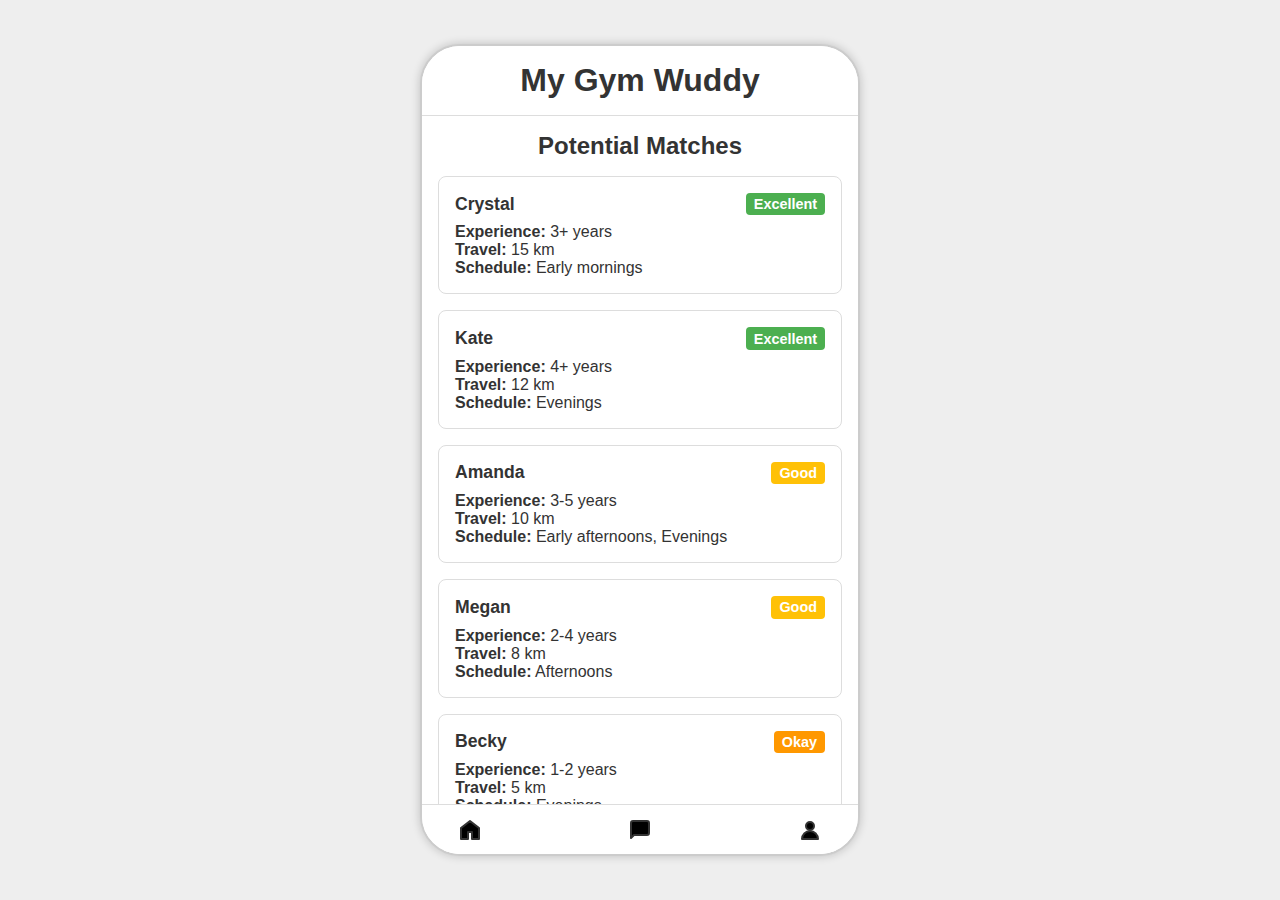
==== index.html @ a39a4a3b "added profile and questions features" ====
<!DOCTYPE html>
<html lang="en">
<head>
  <meta charset="UTF-8" />
  <title>My Gym Wuddy Web App</title>
  <link rel="stylesheet" href="index.css" />
  <link rel="stylesheet" href="matches.css" />

</head>
<body>
  <div class="phone-frame">
    <header class="app-header">
      <h1>My Gym Wuddy</h1>
    </header>

    <main id="appContent">
      <!-- Matches List Screen -->
      <section class="screen" id="matchListScreen">
        <h2>Potential Matches</h2>

        <!-- CRYSTAL -->
        <article class="match-card" data-match="crystal">
          <div class="match-card-header">
            <h3>Crystal</h3>
            <p class="match-level excellent">Excellent</p>
          </div>
          <p><strong>Experience:</strong> 3+ years</p>
          <p><strong>Travel:</strong> 15 km</p>
          <p><strong>Schedule:</strong> Early mornings</p>
        </article>

        <!-- KATE -->
        <article class="match-card" data-match="kate">
          <div class="match-card-header">
            <h3>Kate</h3>
            <p class="match-level excellent">Excellent</p>
          </div>
          <p><strong>Experience:</strong> 4+ years</p>
          <p><strong>Travel:</strong> 12 km</p>
          <p><strong>Schedule:</strong> Evenings</p>
        </article>

        <!-- AMANDA -->
        <article class="match-card" data-match="amanda">
          <div class="match-card-header">
            <h3>Amanda</h3>
            <p class="match-level good">Good</p>
          </div>
          <p><strong>Experience:</strong> 3-5 years</p>
          <p><strong>Travel:</strong> 10 km</p>
          <p><strong>Schedule:</strong> Early afternoons, Evenings</p>
        </article>

        <!-- MEGAN -->
        <article class="match-card" data-match="megan">
          <div class="match-card-header">
            <h3>Megan</h3>
            <p class="match-level good">Good</p>
          </div>
          <p><strong>Experience:</strong> 2-4 years</p>
          <p><strong>Travel:</strong> 8 km</p>
          <p><strong>Schedule:</strong> Afternoons</p>
        </article>

        <!-- BECKY -->
        <article class="match-card" data-match="becky">
          <div class="match-card-header">
            <h3>Becky</h3>
            <p class="match-level okay">Okay</p>
          </div>
          <p><strong>Experience:</strong> 1-2 years</p>
          <p><strong>Travel:</strong> 5 km</p>
          <p><strong>Schedule:</strong> Evenings</p>
        </article>

        <!-- SARAH -->
        <article class="match-card" data-match="sarah">
          <div class="match-card-header">
            <h3>Sarah</h3>
            <p class="match-level fair">Fair</p>
          </div>
          <p><strong>Experience:</strong> 0-1 year</p>
          <p><strong>Travel:</strong> 3 km</p>
          <p><strong>Schedule:</strong> Weekends only</p>
        </article>
      </section>

      <!-- Detail Screen (hidden by default) -->
      <section class="screen hidden" id="detailScreen">
        <button class="back-button" id="backButton">Back to Matches</button>
        <div class="detail-box">
          <div class="detail-header">
            <h2 id="detailName"></h2>
            <div class="gauge-container" id="detailGaugeContainer">
              <div class="gauge" id="detailGauge"></div>
            </div>
          </div>

          <div class="detail-info">
            <p id="detailExperience"></p>
            <p id="detailTravel"></p>
          </div>

          <div class="schedule">
            <p><strong>Schedule:</strong></p>
            <div class="schedule-row">
              <div class="days-of-week" id="detailDays"></div>
              <div class="times-list" id="detailTimes"></div>
            </div>
          </div>

          <div class="detail-rows">
            <div class="detail-row">
              <div class="detail-col">
                <p><strong>Environment:</strong></p>
                <ul id="detailEnvironment"></ul>
              </div>
              <div class="detail-col">
                <p><strong>Targeted Areas:</strong></p>
                <ul id="detailTargeted"></ul>
              </div>
            </div>
            <div class="detail-row">
              <div class="detail-col">
                <p><strong>Exercises:</strong></p>
                <ul id="detailExercises"></ul>
              </div>
              <div class="detail-col">
                <p><strong>Fitness Goals:</strong></p>
                <ul id="detailGoals"></ul>
              </div>
            </div>
          </div>
        </div>

        <div class="detail-actions">
          <button class="save-match-btn" id="saveMatchBtn">Save Match</button>
          <button class="friend-request-btn" id="friendRequestBtn">Friend Request</button>
        </div>
      </section>
    </main>

    <!-- Navigation Bar -->
    <nav class="nav-bar">
      <a href="index.html" class="nav-icon" id="navHome">
        <!-- Home Icon -->
        <svg width="24" height="24" viewBox="0 0 24 24">
          <path d="M3 10L12 3L21 10V21H14V14H10V21H3V10Z" stroke="#333" stroke-width="2" stroke-linecap="round" stroke-linejoin="round"/>
        </svg>
      </a>
      <a href="#" class="nav-icon" id="navChat">
        <a href="error.html" class="nav-icon" id="navChat">
        <!-- Chat Icon -->
        <svg width="24" height="24" viewBox="0 0 24 24">
          <path d="M21 15C21 16.1046 20.1046 17 19 17H6L3 20V5C3 3.89543 3.89543 3 5 3H19C20.1046 3 21 3.89543 21 5V15Z" stroke="#333" stroke-width="2" stroke-linecap="round" stroke-linejoin="round"/>
        </svg>
      </a>
      <a href="#" class="nav-icon" id="navProfile">
        <a href="profile.html" class="nav-icon" id="navProfile">
          <!-- Profile Icon -->
          <svg width="24" height="24" viewBox="0 0 24 24">
            <circle cx="12" cy="8" r="4" stroke="#333" stroke-width="2" stroke-linecap="round" stroke-linejoin="round"/>
            <path d="M4 21C4 16.5817 7.58172 13 12 13C16.4183 13 20 16.5817 20 21H4Z" stroke="#333" stroke-width="2" stroke-linecap="round" stroke-linejoin="round"/>
          </svg>
        </a>
        </svg>
      </a>
      
    </nav>
  </div>

  <script src="index.js"></script>
</body>
</html>
---- index.css ----
/* Reset */
* {
  margin: 0;
  padding: 0;
  box-sizing: border-box;
}
body {
  font-family: Arial, sans-serif;
  background: #eee;
  color: #333;
  display: flex;
  align-items: center;
  justify-content: center;
  height: 100vh;
}
/* Phone Frame (wider now at 440px for better content fit) */
.phone-frame {
  position: relative;
  width: 440px;
  height: 812px;
  background: #fff;
  border: 2px solid #ccc;
  border-radius: 40px;
  overflow: hidden;
  margin: 2rem auto;
  box-shadow: 0 0 10px rgba(0,0,0,0.2);
}

/* App header */
.app-header {
  background: #fff;
  padding: 1rem;
  border-bottom: 1px solid #ddd;
  text-align: center;
}

/* Main content */
main {
  height: calc(100% - 70px);
  overflow-y: auto;
  padding: 1rem;
  padding-bottom: 70px; /* Space for nav bar */
  /* display: flex; */
      align-items: center;
      justify-content: center;
}

/* Screens */
.screen {
  width: 100%;
  min-height: 100%;
}
.hidden {
  display: none;
}

/* Action Buttons: aligned at bottom */
.detail-actions {
  display: flex;
  justify-content: space-between;
  margin-top: 3rem;
}
.detail-actions button {
  padding: 0.6rem 1.2rem;
  border: none;
  background: #0066cc;
  color: #fff;
  border-radius: 4px;
  cursor: pointer;
  transition: background-color 0.3s;
}
.detail-actions button:hover {
  background: #005bb5;
}

/* Navigation Bar: pinned at bottom inside phone frame */
.nav-bar {
  position: absolute;
  bottom: 0;
  left: 0;
  width: 100%;
  height: 50px;
  background: #fff;
  border-top: 1px solid #ddd;
  display: flex;
  justify-content: space-around;
  align-items: center;
  z-index: 100;
}
.nav-icon {
  text-decoration: none;
  padding: 0.4rem;
  border-radius: 50%;
  transition: background 0.3s;
}
.nav-icon.active {
  background: #ccc;
}
.nav-icon svg {
  display: block;
  width: 24px;
  height: 24px;
  stroke: #333;
  stroke-width: 1.8;
}
---- matches.css ----
/* Matches List Screen */
#matchListScreen h2 {
    text-align: center;
    margin-bottom: 1rem;
  }
  

  /* Add these styles to your questionnaire.css */
.screen h2 {
    text-align: center;
    margin-bottom: 1rem;
  }

  .match-card {
    background: #fff;
    border: 1px solid #ddd;
    border-radius: 8px;
    padding: 1rem;
    margin-bottom: 1rem;
    cursor: pointer;
    transition: background-color 0.3s, transform 0.3s;
  }
  .match-card:hover {
    background-color: #f5f5f5;
    transform: scale(1.02);
  }
  .match-card.active {
    background-color: #e0f7fa;
    border-color: #00acc1;
  }
  .match-card-header {
    display: flex;
    justify-content: space-between;
    align-items: center;
    margin-bottom: 0.5rem;
  }
  .match-card h3 {
    font-size: 1.1rem;
  }
  .match-level {
    padding: 0.2rem 0.5rem;
    border-radius: 4px;
    font-size: 0.9rem;
    color: #fff;
    font-weight: bold;
  }
  .match-level.excellent { background: #4caf50; }
  .match-level.good { background: #ffc107; }
  .match-level.okay { background: #ff9800; }
  .match-level.fair { background: #f44336; }
  
  /* Back Button */
  .back-button {
    background: #0066cc;
    color: #fff;
    border: none;
    padding: 0.5rem 1rem;
    border-radius: 20px;
    font-size: 0.9rem;
    margin-bottom: 1rem;
    cursor: pointer;
  }
  
  .back-button:hover {
    background: #005bb5;
  }
  
  /* Detail Box */
  .detail-box {
    background: #fff;
    border: 1px solid #ddd;
    border-radius: 12px;
    padding: 1rem;
    margin-top: 2rem;
    box-shadow: 0 2px 6px rgba(0,0,0,0.15);
  }
  
  /* Detail Header (Name + Gauge) */
  .detail-header {
    display: flex;
    align-items: center;
    justify-content: space-between;
    gap: 1rem;
    margin-bottom: 1rem;
  }
  .detail-header h2 {
    font-size: 1.4rem;
  }
  
  /* Gauge Container */
  .gauge-container {
    width: 120px;
    height: 60px;
    position: relative;
  }
  .gauge {
    width: 100%;
    height: 100%;
    background: no-repeat center/contain;
  }
  .gauge.excellent { background-image: url("images/excellent.png"); }
  .gauge.good { background-image: url("images/good.png"); }
  .gauge.okay { background-image: url("images/okay.png"); }
  .gauge.fair { background-image: url("images/fair.png"); }
  
  /* Detail Info */
  .detail-info p {
    margin-bottom: 0.5rem;
  }
  
  /* Schedule */
  .schedule p {
    margin-bottom: 0.5rem;
  }
  .schedule-row {
    display: flex;
    align-items: center;
    justify-content: space-between;
    gap: 1rem;
  }
  .days-of-week {
    display: flex;
    gap: 0.5rem;
  }
  .day {
    display: inline-flex;
    justify-content: center;
    align-items: center;
    width: 30px;
    height: 30px;
    border-radius: 50%;
    border: 1px solid #ccc;
    font-weight: bold;
  }
  .day.active {
    background: #0066cc;
    color: #fff;
    border-color: #0066cc;
  }
  .times-list {
    display: flex;
    flex-direction: column;
    gap: 0.5rem;
  }
  .time-block {
    background: #d0eaff;
    color: #333;
    padding: 0.3rem 0.6rem;
    border-radius: 4px;
    font-weight: bold;
    white-space: nowrap;
  }
  
  /* Detail Rows: bullet lists for environment, targeted, exercises, and goals */
  .detail-rows {
    display: flex;
    flex-direction: column;
    gap: 2rem;
    margin-top: 1rem;
  }
  .detail-row {
    display: flex;
    gap: 2rem;
  }
  .detail-col {
    flex: 1;
  }
  .detail-col ul {
    margin-left: 1.2rem;
    margin-bottom: 1rem;
    text-transform: capitalize
  }
  
    /* Profile Picture Enhancements */
    .profile-picture {
        width: 60px;
        height: 60px;
        border-radius: 50%;
        background: #f8f9fa;
        display: flex;
        align-items: center;
        justify-content: center;
        border: 2px solid #0066cc;
        cursor: pointer;
        transition: all 0.2s ease;
      }
      
      .profile-picture .placeholder {
        color: #666;
        font-size: 0.8rem;
        font-weight: 500;
        text-align: center;
        line-height: 1.1;
        padding: 0 3px;
      }
      
      .profile-picture:hover {
        background: #e3f2fd;
        transform: scale(1.03);
      }
      


      .detail-actions {
        margin-top: 1.5rem;
        display: flex;
        justify-content: center;
        width: 100%;
      }
      
      .detail-actions a {
        display: inline-flex;
        padding: 0.8rem 2rem;
        background: #0066cc;
        color: white;
        border-radius: 20px;
        text-decoration: none;
        font-size: 0.95rem;
        transition: background 0.3s ease;
        /* Remove justify-content: center */
      }
      
      .detail-actions a:hover {
        background: #005bb5;
      }
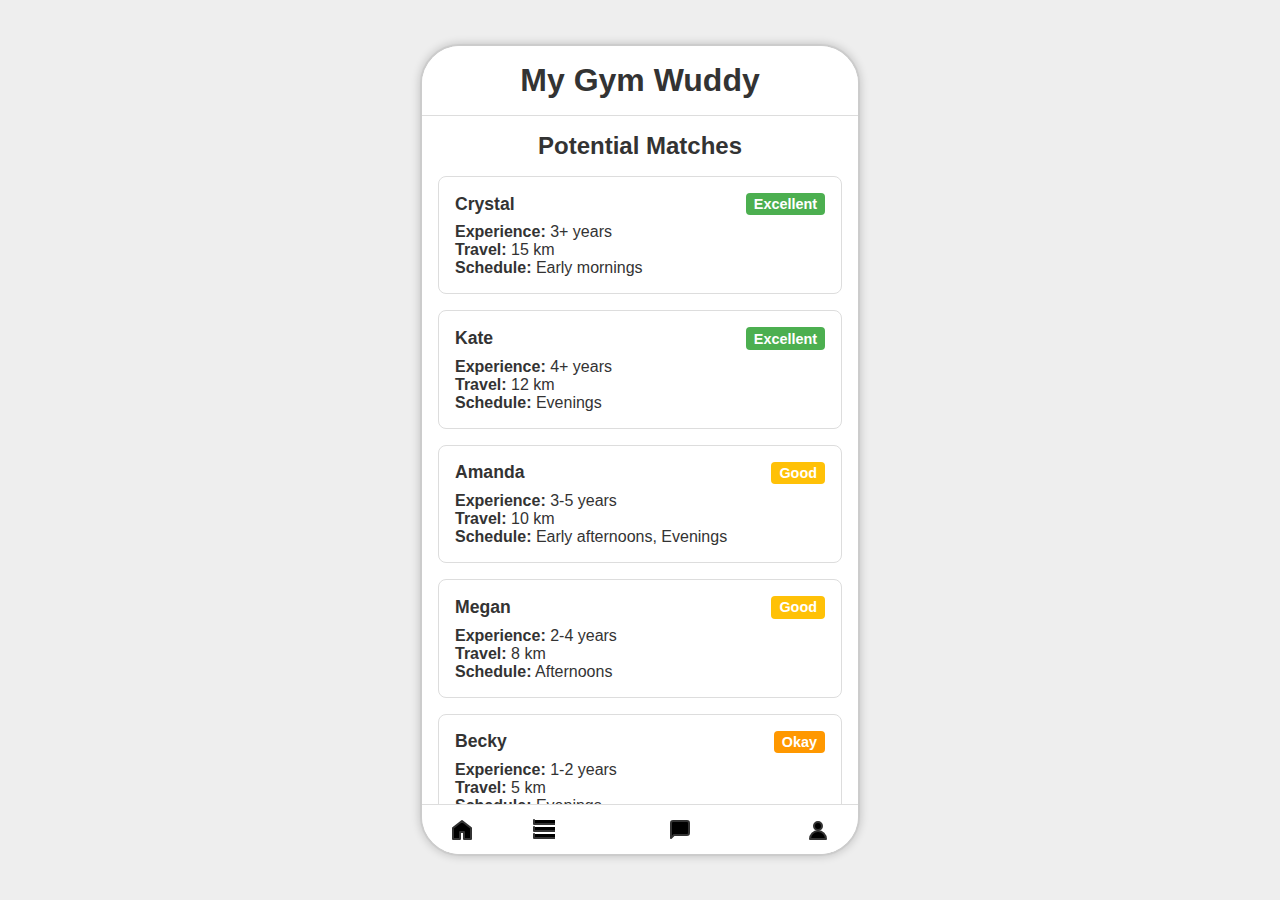
==== commit a46e4e23: "Added home page and updated nav bar" ====
--- a/index.html
+++ b/index.html
@@ -142,10 +142,16 @@
 
     <!-- Navigation Bar -->
     <nav class="nav-bar">
-      <a href="index.html" class="nav-icon" id="navHome">
+      <a href="home.html" class="nav-icon" id="navHome">
         <!-- Home Icon -->
         <svg width="24" height="24" viewBox="0 0 24 24">
           <path d="M3 10L12 3L21 10V21H14V14H10V21H3V10Z" stroke="#333" stroke-width="2" stroke-linecap="round" stroke-linejoin="round"/>
+        </svg>
+      </a>
+      <a href="index.html" class="nav-icon" id="navMatches">
+        <!-- Matches Icon -->
+        <svg width="24" height="24" viewBox="0 0 24 24">
+          <path d="M 3 2 V 6 L 37 6 V 2 M 3 9 V 13 L 37 13 V 9 M 3 16 V 20 L 37 20 V 16" stroke="#333" stroke-width="2" stroke-linecap="round" stroke-linejoin="round"/>
         </svg>
       </a>
       <a href="#" class="nav-icon" id="navChat">
--- a/index.css
+++ b/index.css
@@ -54,12 +54,13 @@
   display: none;
 }
 
-/* Action Buttons: aligned at bottom */
 .detail-actions {
   display: flex;
   justify-content: space-between;
   margin-top: 3rem;
+  padding: 0 2rem; /* Adds extra space on left and right */
 }
+
 .detail-actions button {
   padding: 0.6rem 1.2rem;
   border: none;
@@ -68,7 +69,10 @@
   border-radius: 4px;
   cursor: pointer;
   transition: background-color 0.3s;
+  /* Adding horizontal margin to further separate them */
+  margin: 0 1rem;
 }
+
 .detail-actions button:hover {
   background: #005bb5;
 }
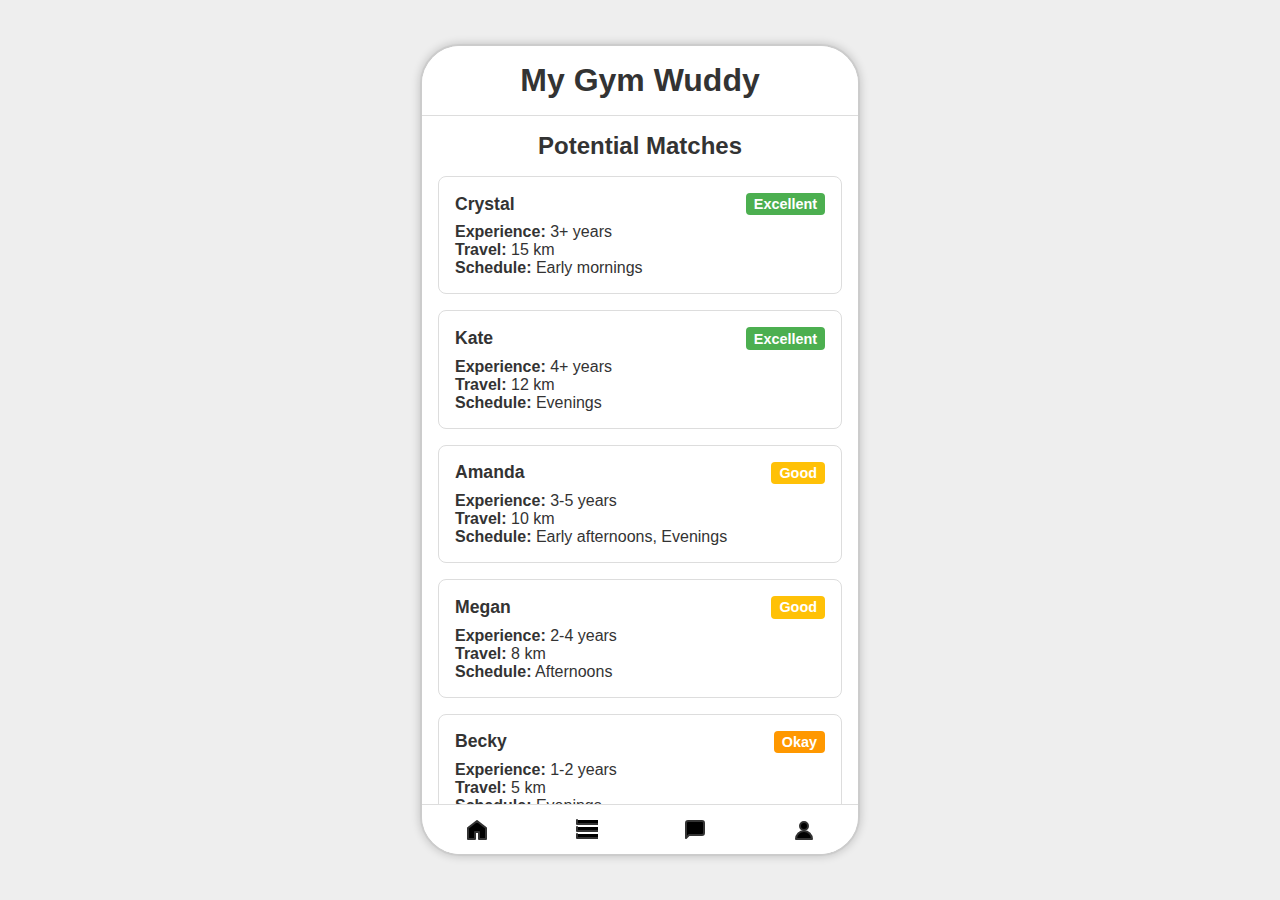
==== commit ee40778d: "Resolved nav bar inconsistency" ====
--- a/index.html
+++ b/index.html
@@ -143,36 +143,35 @@
     <!-- Navigation Bar -->
     <nav class="nav-bar">
       <a href="home.html" class="nav-icon" id="navHome">
-        <!-- Home Icon -->
-        <svg width="24" height="24" viewBox="0 0 24 24">
-          <path d="M3 10L12 3L21 10V21H14V14H10V21H3V10Z" stroke="#333" stroke-width="2" stroke-linecap="round" stroke-linejoin="round"/>
-        </svg>
+          <!-- Home Icon -->
+          <svg width="24" height="24" viewBox="0 0 24 24">
+            <path d="M3 10L12 3L21 10V21H14V14H10V21H3V10Z" stroke="#333" stroke-width="2" stroke-linecap="round" stroke-linejoin="round"/>
+          </svg>
+        </a>
+        <a href="index.html" class="nav-icon" id="navMatches">
+          <!-- Matches Icon -->
+          <svg width="24" height="24" viewBox="0 0 24 24">
+            <path d="M 3 2 V 6 L 37 6 V 2 M 3 9 V 13 L 37 13 V 9 M 3 16 V 20 L 37 20 V 16" stroke="#333" stroke-width="2" stroke-linecap="round" stroke-linejoin="round"/>
+          </svg>
+        </a>
+      <a href="error.html" class="nav-icon" id="navChat">
+          <!-- Chat Icon -->
+          <svg width="24" height="24" viewBox="0 0 24 24">
+              <path
+                  d="M21 15C21 16.1046 20.1046 17 19 17H6L3 20V5C3 3.89543 3.89543 3 5 3H19C20.1046 3 21 3.89543 21 5V15Z"
+                  stroke="#333" stroke-width="2" stroke-linecap="round" stroke-linejoin="round" />
+          </svg>
       </a>
-      <a href="index.html" class="nav-icon" id="navMatches">
-        <!-- Matches Icon -->
-        <svg width="24" height="24" viewBox="0 0 24 24">
-          <path d="M 3 2 V 6 L 37 6 V 2 M 3 9 V 13 L 37 13 V 9 M 3 16 V 20 L 37 20 V 16" stroke="#333" stroke-width="2" stroke-linecap="round" stroke-linejoin="round"/>
-        </svg>
-      </a>
-      <a href="#" class="nav-icon" id="navChat">
-        <a href="error.html" class="nav-icon" id="navChat">
-        <!-- Chat Icon -->
-        <svg width="24" height="24" viewBox="0 0 24 24">
-          <path d="M21 15C21 16.1046 20.1046 17 19 17H6L3 20V5C3 3.89543 3.89543 3 5 3H19C20.1046 3 21 3.89543 21 5V15Z" stroke="#333" stroke-width="2" stroke-linecap="round" stroke-linejoin="round"/>
-        </svg>
-      </a>
-      <a href="#" class="nav-icon" id="navProfile">
-        <a href="profile.html" class="nav-icon" id="navProfile">
+      <a href="profile.html" class="nav-icon" id="navProfile">
           <!-- Profile Icon -->
           <svg width="24" height="24" viewBox="0 0 24 24">
-            <circle cx="12" cy="8" r="4" stroke="#333" stroke-width="2" stroke-linecap="round" stroke-linejoin="round"/>
-            <path d="M4 21C4 16.5817 7.58172 13 12 13C16.4183 13 20 16.5817 20 21H4Z" stroke="#333" stroke-width="2" stroke-linecap="round" stroke-linejoin="round"/>
+              <circle cx="12" cy="8" r="4" stroke="#333" stroke-width="2" stroke-linecap="round"
+                  stroke-linejoin="round" />
+              <path d="M4 21C4 16.5817 7.58172 13 12 13C16.4183 13 20 16.5817 20 21H4Z" stroke="#333"
+                  stroke-width="2" stroke-linecap="round" stroke-linejoin="round" />
           </svg>
-        </a>
-        </svg>
       </a>
-      
-    </nav>
+  </nav>
   </div>
 
   <script src="index.js"></script>
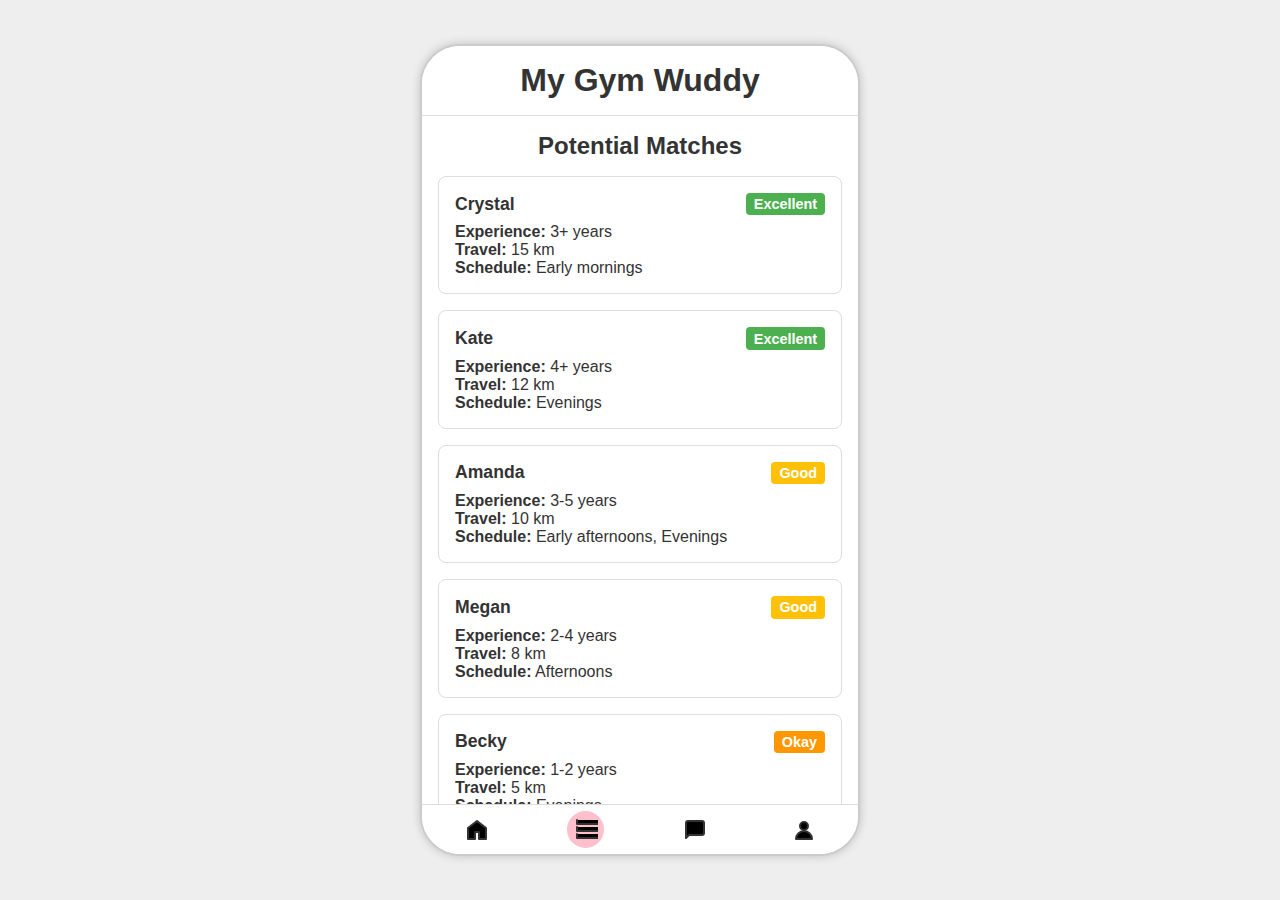
==== commit e8edc603: "Added colour for current page in nav bar" ====
--- a/index.html
+++ b/index.html
@@ -148,7 +148,7 @@
             <path d="M3 10L12 3L21 10V21H14V14H10V21H3V10Z" stroke="#333" stroke-width="2" stroke-linecap="round" stroke-linejoin="round"/>
           </svg>
         </a>
-        <a href="index.html" class="nav-icon" id="navMatches">
+        <a href="index.html" class="nav-icon current-page" id="navMatches">
           <!-- Matches Icon -->
           <svg width="24" height="24" viewBox="0 0 24 24">
             <path d="M 3 2 V 6 L 37 6 V 2 M 3 9 V 13 L 37 13 V 9 M 3 16 V 20 L 37 20 V 16" stroke="#333" stroke-width="2" stroke-linecap="round" stroke-linejoin="round"/>
--- a/index.css
+++ b/index.css
@@ -97,7 +97,7 @@
   border-radius: 50%;
   transition: background 0.3s;
 }
-.nav-icon.active {
+.nav-icon:hover {
   background: #ccc;
 }
 .nav-icon svg {
@@ -108,3 +108,6 @@
   stroke-width: 1.8;
 }
 
+.current-page{
+  background: pink;
+}
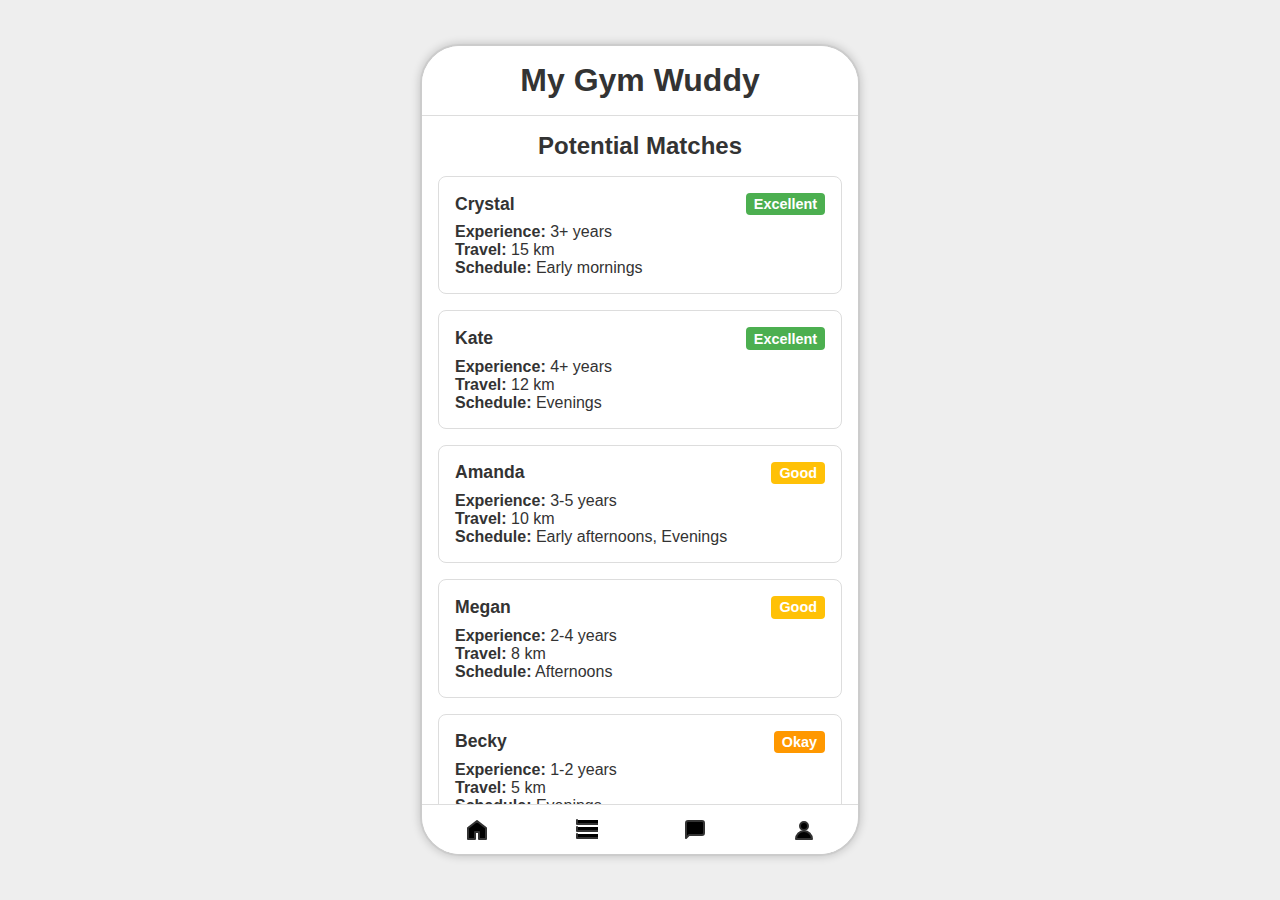
==== commit d9bf3d4c: "Updated with Halah's changes" ====
--- a/index.html
+++ b/index.html
@@ -141,6 +141,7 @@
     </main>
 
     <!-- Navigation Bar -->
+    <!-- Navigation Bar -->
     <nav class="nav-bar">
       <a href="home.html" class="nav-icon" id="navHome">
           <!-- Home Icon -->
@@ -148,13 +149,13 @@
             <path d="M3 10L12 3L21 10V21H14V14H10V21H3V10Z" stroke="#333" stroke-width="2" stroke-linecap="round" stroke-linejoin="round"/>
           </svg>
         </a>
-        <a href="index.html" class="nav-icon current-page" id="navMatches">
+        <a href="index.html" class="nav-icon" id="navMatches">
           <!-- Matches Icon -->
           <svg width="24" height="24" viewBox="0 0 24 24">
             <path d="M 3 2 V 6 L 37 6 V 2 M 3 9 V 13 L 37 13 V 9 M 3 16 V 20 L 37 20 V 16" stroke="#333" stroke-width="2" stroke-linecap="round" stroke-linejoin="round"/>
           </svg>
         </a>
-      <a href="error.html" class="nav-icon" id="navChat">
+      <a href="chat.html" class="nav-icon" id="navChat">
           <!-- Chat Icon -->
           <svg width="24" height="24" viewBox="0 0 24 24">
               <path
--- a/index.css
+++ b/index.css
@@ -54,27 +54,29 @@
   display: none;
 }
 
+
+/* Action Buttons: aligned at bottom */
 .detail-actions {
-  display: flex;
-  justify-content: space-between;
+  display: center;
+  justify-content: center;
   margin-top: 3rem;
   padding: 0 2rem; /* Adds extra space on left and right */
+
 }
-
 .detail-actions button {
   padding: 0.6rem 1.2rem;
   border: none;
-  background: #0066cc;
+  background: #ffb6c1;
   color: #fff;
-  border-radius: 4px;
+  border-radius: 14px;
   cursor: pointer;
   transition: background-color 0.3s;
-  /* Adding horizontal margin to further separate them */
   margin: 0 1rem;
+
 }
 
 .detail-actions button:hover {
-  background: #005bb5;
+  background: #ffb6c1;
 }
 
 /* Navigation Bar: pinned at bottom inside phone frame */
@@ -97,7 +99,7 @@
   border-radius: 50%;
   transition: background 0.3s;
 }
-.nav-icon:hover {
+.nav-icon.active {
   background: #ccc;
 }
 .nav-icon svg {
@@ -107,7 +109,3 @@
   stroke: #333;
   stroke-width: 1.8;
 }
-
-.current-page{
-  background: pink;
-}
--- a/matches.css
+++ b/matches.css
@@ -1,226 +1,247 @@
-
 /* Matches List Screen */
 #matchListScreen h2 {
-    text-align: center;
-    margin-bottom: 1rem;
-  }
+  text-align: center;
+  margin-bottom: 1rem;
+}
+
+
+.screen h2 {
+  text-align: center;
+  margin-bottom: 1rem;
+}
+
+.match-card {
+  background: #fff;
+  border: 1px solid #ddd;
+  border-radius: 8px;
+  padding: 1rem;
+  margin-bottom: 1rem;
+  cursor: pointer;
+  transition: background-color 0.3s, transform 0.3s;
+}
+.match-card:hover {
+  background-color: #f5f5f5;
+  transform: scale(1.02);
+}
+.match-card.active {
+  background-color: #e0f7fa;
+  border-color: #ffb6c1;
+}
+.match-card-header {
+  display: flex;
+  justify-content: space-between;
+  align-items: center;
+  margin-bottom: 0.5rem;
+}
+.match-card h3 {
+  font-size: 1.1rem;
+}
+.match-level {
+  padding: 0.2rem 0.5rem;
+  border-radius: 4px;
+  font-size: 0.9rem;
+  color: #fff;
+  font-weight: bold;
+}
+.match-level.excellent { background: #4caf50; }
+.match-level.good { background: #ffc107; }
+.match-level.okay { background: #ff9800; }
+.match-level.fair { background: #f44336; }
+
+/* Back Button */
+.back-button {
+  background: #ffb6c1;
+  color: #fff;
+  border: none;
+  padding: 0.5rem 1rem;
+  border-radius: 20px;
+  font-size: 0.9rem;
+  margin-bottom: 1rem;
+  cursor: pointer;
+}
+
+.detail-actions{
+  margin-top: 1.5rem;
+  display: flex;
+  justify-content: center;
+  width: 100%;
   
-
-  /* Add these styles to your questionnaire.css */
-.screen h2 {
-    text-align: center;
-    margin-bottom: 1rem;
-  }
-
-  .match-card {
-    background: #fff;
-    border: 1px solid #ddd;
-    border-radius: 8px;
-    padding: 1rem;
-    margin-bottom: 1rem;
-    cursor: pointer;
-    transition: background-color 0.3s, transform 0.3s;
-  }
-  .match-card:hover {
-    background-color: #f5f5f5;
-    transform: scale(1.02);
-  }
-  .match-card.active {
-    background-color: #e0f7fa;
-    border-color: #00acc1;
-  }
-  .match-card-header {
-    display: flex;
-    justify-content: space-between;
-    align-items: center;
-    margin-bottom: 0.5rem;
-  }
-  .match-card h3 {
-    font-size: 1.1rem;
-  }
-  .match-level {
-    padding: 0.2rem 0.5rem;
-    border-radius: 4px;
-    font-size: 0.9rem;
-    color: #fff;
-    font-weight: bold;
-  }
-  .match-level.excellent { background: #4caf50; }
-  .match-level.good { background: #ffc107; }
-  .match-level.okay { background: #ff9800; }
-  .match-level.fair { background: #f44336; }
-  
-  /* Back Button */
-  .back-button {
-    background: #0066cc;
-    color: #fff;
-    border: none;
-    padding: 0.5rem 1rem;
-    border-radius: 20px;
-    font-size: 0.9rem;
-    margin-bottom: 1rem;
-    cursor: pointer;
-  }
-  
-  .back-button:hover {
-    background: #005bb5;
-  }
-  
-  /* Detail Box */
-  .detail-box {
-    background: #fff;
-    border: 1px solid #ddd;
-    border-radius: 12px;
-    padding: 1rem;
-    margin-top: 2rem;
-    box-shadow: 0 2px 6px rgba(0,0,0,0.15);
-  }
-  
-  /* Detail Header (Name + Gauge) */
-  .detail-header {
-    display: flex;
-    align-items: center;
-    justify-content: space-between;
-    gap: 1rem;
-    margin-bottom: 1rem;
-  }
-  .detail-header h2 {
-    font-size: 1.4rem;
-  }
-  
-  /* Gauge Container */
-  .gauge-container {
-    width: 120px;
-    height: 60px;
-    position: relative;
-  }
-  .gauge {
-    width: 100%;
-    height: 100%;
-    background: no-repeat center/contain;
-  }
-  .gauge.excellent { background-image: url("images/excellent.png"); }
-  .gauge.good { background-image: url("images/good.png"); }
-  .gauge.okay { background-image: url("images/okay.png"); }
-  .gauge.fair { background-image: url("images/fair.png"); }
-  
-  /* Detail Info */
-  .detail-info p {
-    margin-bottom: 0.5rem;
-  }
-  
-  /* Schedule */
-  .schedule p {
-    margin-bottom: 0.5rem;
-  }
-  .schedule-row {
-    display: flex;
-    align-items: center;
-    justify-content: space-between;
-    gap: 1rem;
-  }
-  .days-of-week {
-    display: flex;
-    gap: 0.5rem;
-  }
-  .day {
-    display: inline-flex;
-    justify-content: center;
-    align-items: center;
-    width: 30px;
-    height: 30px;
-    border-radius: 50%;
-    border: 1px solid #ccc;
-    font-weight: bold;
-  }
-  .day.active {
-    background: #0066cc;
-    color: #fff;
-    border-color: #0066cc;
-  }
-  .times-list {
-    display: flex;
-    flex-direction: column;
-    gap: 0.5rem;
-  }
-  .time-block {
-    background: #d0eaff;
-    color: #333;
-    padding: 0.3rem 0.6rem;
-    border-radius: 4px;
-    font-weight: bold;
-    white-space: nowrap;
-  }
-  
-  /* Detail Rows: bullet lists for environment, targeted, exercises, and goals */
-  .detail-rows {
-    display: flex;
-    flex-direction: column;
-    gap: 2rem;
-    margin-top: 1rem;
-  }
-  .detail-row {
-    display: flex;
-    gap: 2rem;
-  }
-  .detail-col {
-    flex: 1;
-  }
-  .detail-col ul {
-    margin-left: 1.2rem;
-    margin-bottom: 1rem;
-    text-transform: capitalize
-  }
-  
-    /* Profile Picture Enhancements */
-    .profile-picture {
-        width: 60px;
-        height: 60px;
-        border-radius: 50%;
-        background: #f8f9fa;
-        display: flex;
-        align-items: center;
-        justify-content: center;
-        border: 2px solid #0066cc;
-        cursor: pointer;
-        transition: all 0.2s ease;
-      }
-      
-      .profile-picture .placeholder {
-        color: #666;
-        font-size: 0.8rem;
-        font-weight: 500;
-        text-align: center;
-        line-height: 1.1;
-        padding: 0 3px;
-      }
-      
-      .profile-picture:hover {
-        background: #e3f2fd;
-        transform: scale(1.03);
-      }
-      
-
-
-      .detail-actions {
-        margin-top: 1.5rem;
-        display: flex;
-        justify-content: center;
-        width: 100%;
-      }
-      
-      .detail-actions a {
-        display: inline-flex;
-        padding: 0.8rem 2rem;
-        background: #0066cc;
-        color: white;
-        border-radius: 20px;
-        text-decoration: none;
-        font-size: 0.95rem;
-        transition: background 0.3s ease;
-        /* Remove justify-content: center */
-      }
-      
-      .detail-actions a:hover {
-        background: #005bb5;
-      }+}
+.detail-actions a {
+  display: inline-flex;
+  padding: 0.8rem 2rem;
+  background: #ffb6c1;
+  color: white;
+  border-radius: 20px;
+  text-decoration: none;
+  font-size: 0.95rem;
+}
+
+.detail-actions a:hover {
+  background: #ffb6c1;
+}
+
+
+
+.back-button:hover {
+  background: #ffb6c1;
+}
+
+/* Detail Box */
+.detail-box {
+  background: #fff;
+  border: 1px solid #ddd;
+  border-radius: 12px;
+  padding: 1rem;
+  margin-top: 2rem;
+  box-shadow: 0 2px 6px rgba(0,0,0,0.15);
+}
+
+/* Detail Header (Name + Gauge) */
+.detail-header {
+  display: flex;
+  align-items: center;
+  justify-content: space-between;
+  gap: 1rem;
+  margin-bottom: 1rem;
+}
+.detail-header h2 {
+  font-size: 1.4rem;
+}
+
+/* Gauge Container */
+.gauge-container {
+  width: 120px;
+  height: 60px;
+  position: relative;
+}
+.gauge {
+  width: 100%;
+  height: 100%;
+  background: no-repeat center/contain;
+}
+.gauge.excellent { background-image: url("images/excellent.png"); }
+.gauge.good { background-image: url("images/good.png"); }
+.gauge.okay { background-image: url("images/okay.png"); }
+.gauge.fair { background-image: url("images/fair.png"); }
+
+/* Detail Info */
+.detail-info p {
+  margin-bottom: 0.5rem;
+}
+
+/* Schedule */
+.schedule p {
+  margin-bottom: 0.5rem;
+}
+.schedule-row {
+  display: flex;
+  align-items: center;
+  justify-content: space-between;
+  gap: 1rem;
+}
+.days-of-week {
+  display: flex;
+  gap: 0.5rem;
+}
+.day {
+  display: inline-flex;
+  justify-content: center;
+  align-items: center;
+  width: 30px;
+  height: 30px;
+  border-radius: 50%;
+  border: 1px solid #ccc;
+  font-weight: bold;
+}
+.day.active {
+  background: #ffb6c1;
+  color: #fff;
+  border-color: #ffb6c1;
+}
+.times-list {
+  display: flex;
+  flex-direction: column;
+  gap: 0.5rem;
+}
+.time-block {
+  background: #d8d0ff;
+  color: #333;
+  padding: 0.3rem 0.6rem;
+  border-radius: 4px;
+  font-weight: bold;
+  white-space: nowrap;
+}
+
+/* Detail Rows: bullet lists for environment, targeted, exercises, and goals */
+.detail-rows {
+  display: flex;
+  flex-direction: column;
+  gap: 2rem;
+  margin-top: 1rem;
+}
+.detail-row {
+  display: flex;
+  gap: 2rem;
+}
+.detail-col {
+  flex: 1;
+}
+.detail-col ul {
+  margin-left: 1.2rem;
+  margin-bottom: 1rem;
+  text-transform: capitalize
+}
+
+  /* Profile Picture Enhancements */
+  .profile-picture {
+      width: 60px;
+      height: 60px;
+      border-radius: 50%;
+      background: #f8f9fa;
+      display: flex;
+      align-items: center;
+      justify-content: center;
+      border: 2px solid #ffb6c1;
+      cursor: pointer;
+      transition: all 0.2s ease;
+    }
+    
+    .profile-picture .placeholder {
+      color: #666;
+      font-size: 0.8rem;
+      font-weight: 500;
+      text-align: center;
+      line-height: 1.1;
+      padding: 0 3px;
+    }
+    
+    .profile-picture:hover {
+      background: #e3f2fd;
+      transform: scale(1.03);
+    }
+    
+
+
+    .detail-actions {
+      margin-top: 1.5rem;
+      display: flex;
+      justify-content: center;
+      width: 100%;
+    }
+    
+    .detail-actions a {
+      display: inline-flex;
+      padding: 0.8rem 2rem;
+      background: #ffb6c1;
+      color: white;
+      border-radius: 20px;
+      text-decoration: none;
+      font-size: 0.95rem;
+      transition: background 0.3s ease;
+      /* Remove justify-content: center */
+    }
+    
+    .detail-actions a:hover {
+      background: #ffb6c1;
+    }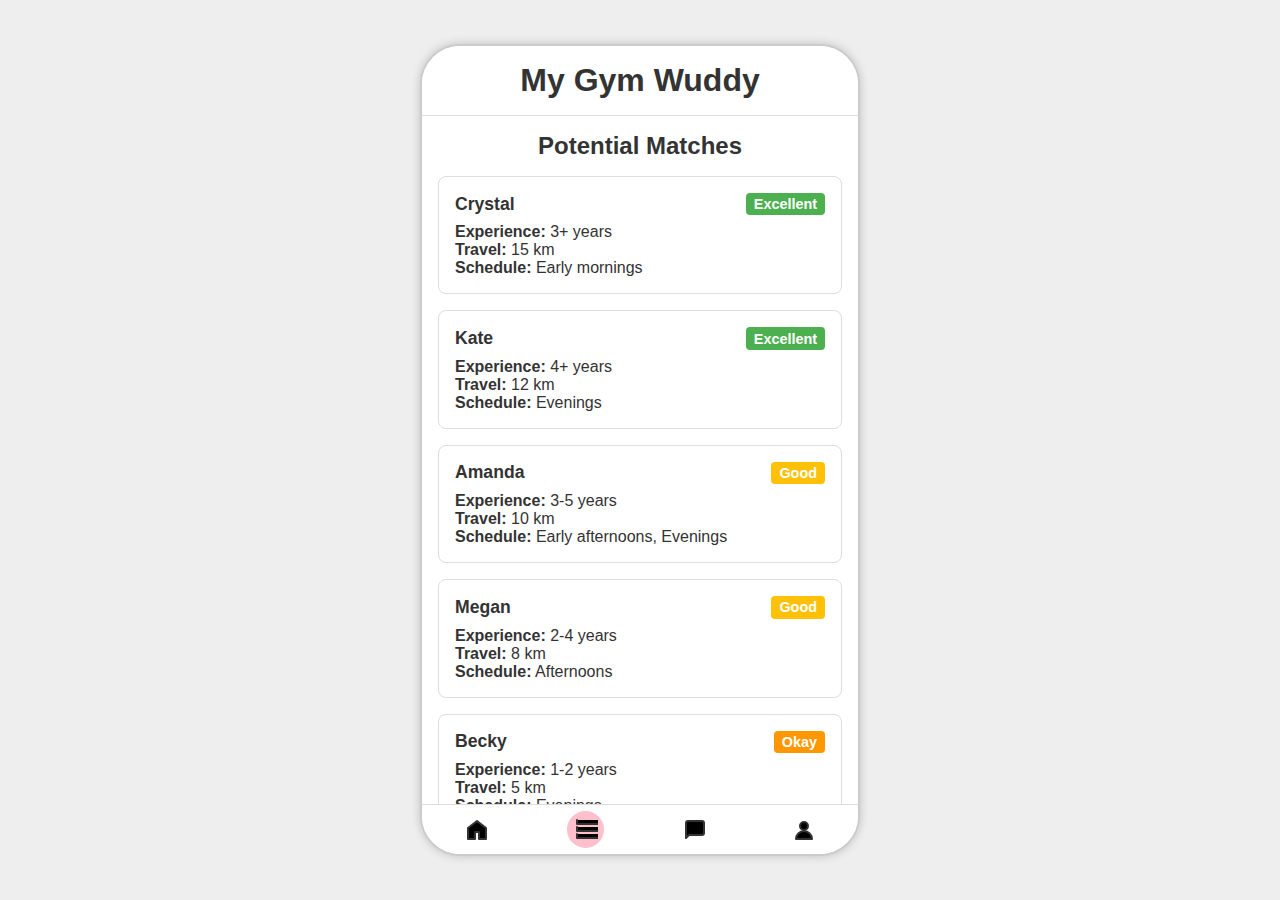
==== commit 767ae592: "Updated with nav bar and home screen changes" ====
--- a/index.html
+++ b/index.html
@@ -149,7 +149,7 @@
             <path d="M3 10L12 3L21 10V21H14V14H10V21H3V10Z" stroke="#333" stroke-width="2" stroke-linecap="round" stroke-linejoin="round"/>
           </svg>
         </a>
-        <a href="index.html" class="nav-icon" id="navMatches">
+        <a href="index.html" class="nav-icon current-page" id="navMatches">
           <!-- Matches Icon -->
           <svg width="24" height="24" viewBox="0 0 24 24">
             <path d="M 3 2 V 6 L 37 6 V 2 M 3 9 V 13 L 37 13 V 9 M 3 16 V 20 L 37 20 V 16" stroke="#333" stroke-width="2" stroke-linecap="round" stroke-linejoin="round"/>
--- a/index.css
+++ b/index.css
@@ -109,3 +109,7 @@
   stroke: #333;
   stroke-width: 1.8;
 }
+
+.current-page{
+  background: pink;
+}
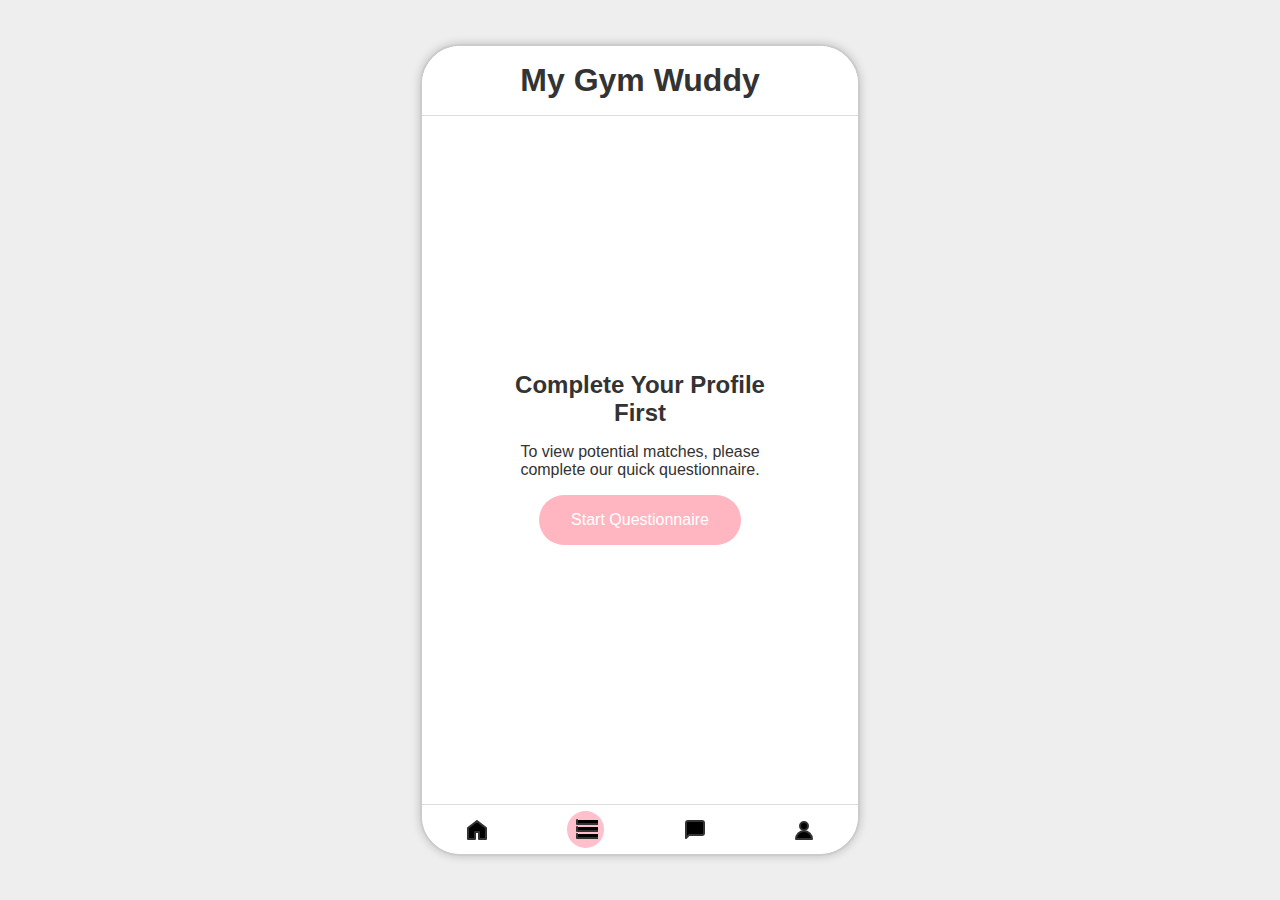
==== commit 2e15f242: "added popup to ensure questions are completed" ====
--- a/index.html
+++ b/index.html
@@ -14,6 +14,14 @@
     </header>
 
     <main id="appContent">
+      <!-- Add this section -->
+<section class="screen hidden" id="questionnairePrompt">
+  <div class="questionnaire-prompt">
+    <h2>Complete Your Profile First</h2>
+    <p>To view potential matches, please complete our quick questionnaire.</p>
+    <a href="questionnaire.html" class="cta-button">Start Questionnaire</a>
+  </div>
+</section>
       <!-- Matches List Screen -->
       <section class="screen" id="matchListScreen">
         <h2>Potential Matches</h2>
--- a/index.css
+++ b/index.css
@@ -113,3 +113,31 @@
 .current-page{
   background: pink;
 }
+
+/* Questionnaire Prompt Styles */
+#questionnairePrompt {
+  display: flex;
+  align-items: center;
+  justify-content: center;
+  text-align: center;
+  padding: 2rem;
+}
+
+.questionnaire-prompt {
+  max-width: 300px;
+}
+
+.cta-button {
+  background: #ffb6c1;
+  color: white;
+  padding: 1rem 2rem;
+  border-radius: 25px;
+  text-decoration: none;
+  display: inline-block;
+  margin-top: 1rem;
+  transition: background 0.3s ease;
+}
+
+.cta-button:hover {
+  background: #ff9aa2;
+}--- a/matches.css
+++ b/matches.css
@@ -49,24 +49,38 @@
 .match-level.fair { background: #f44336; }
 
 /* Back Button */
-.back-button {
+.back-button, .save-match-btn {
   background: #ffb6c1;
   color: #fff;
   border: none;
   padding: 0.5rem 1rem;
   border-radius: 20px;
   font-size: 0.9rem;
-  margin-bottom: 1rem;
   cursor: pointer;
-}
-
-.detail-actions{
+  flex: 1;
+  min-width: 120px;
+  text-align: center;
+  transition: background 0.3s ease;
+}
+
+.back-button:hover, .save-match-btn:hover {
+  background: #ff9aa2;
+}
+
+/* Disabled State */
+.save-match-btn[disabled] {
+  opacity: 0.6;
+  cursor: not-allowed;
+  pointer-events: none;
+}
+.detail-actions {
+  display: flex;
+  gap: 1rem;
+  justify-content: center;
   margin-top: 1.5rem;
-  display: flex;
-  justify-content: center;
-  width: 100%;
-  
-}
+}
+
+
 .detail-actions a {
   display: inline-flex;
   padding: 0.8rem 2rem;
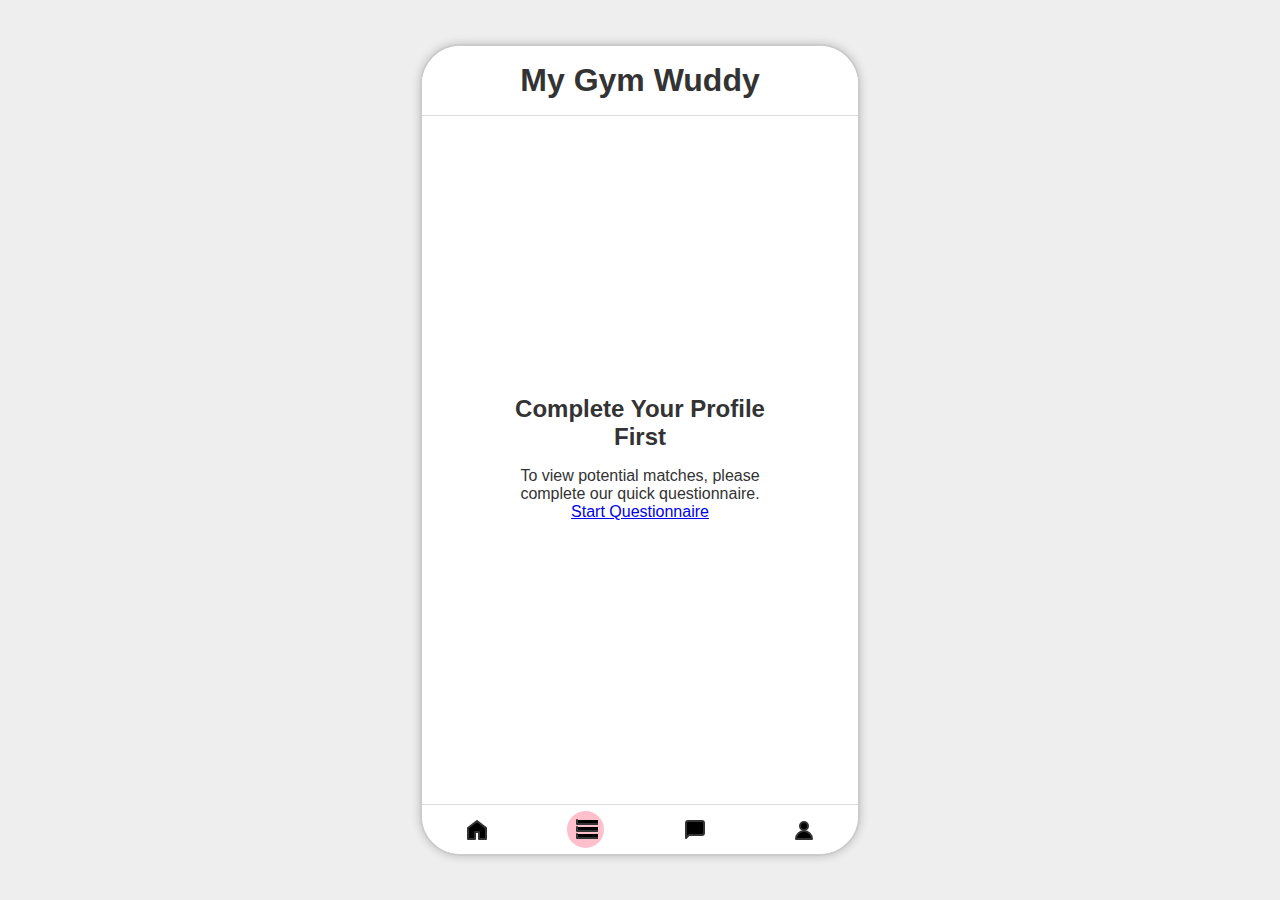
==== commit 71b36443: "added profile pics" ====
--- a/index.html
+++ b/index.html
@@ -15,83 +15,112 @@
 
     <main id="appContent">
       <!-- Add this section -->
-<section class="screen hidden" id="questionnairePrompt">
-  <div class="questionnaire-prompt">
-    <h2>Complete Your Profile First</h2>
-    <p>To view potential matches, please complete our quick questionnaire.</p>
-    <a href="questionnaire.html" class="cta-button">Start Questionnaire</a>
-  </div>
+      <section class="screen hidden" id="questionnairePrompt">
+        <div class="questionnaire-prompt">
+          <h2>Complete Your Profile First</h2>
+          <p>To view potential matches, please complete our quick questionnaire.</p>
+          <a href="questionnaire.html" class="cta-button">Start Questionnaire</a>
+        </div>
 </section>
-      <!-- Matches List Screen -->
-      <section class="screen" id="matchListScreen">
-        <h2>Potential Matches</h2>
-
-        <!-- CRYSTAL -->
-        <article class="match-card" data-match="crystal">
-          <div class="match-card-header">
-            <h3>Crystal</h3>
-            <p class="match-level excellent">Excellent</p>
-          </div>
-          <p><strong>Experience:</strong> 3+ years</p>
-          <p><strong>Travel:</strong> 15 km</p>
-          <p><strong>Schedule:</strong> Early mornings</p>
-        </article>
-
-        <!-- KATE -->
-        <article class="match-card" data-match="kate">
-          <div class="match-card-header">
-            <h3>Kate</h3>
-            <p class="match-level excellent">Excellent</p>
-          </div>
-          <p><strong>Experience:</strong> 4+ years</p>
-          <p><strong>Travel:</strong> 12 km</p>
-          <p><strong>Schedule:</strong> Evenings</p>
-        </article>
-
-        <!-- AMANDA -->
-        <article class="match-card" data-match="amanda">
-          <div class="match-card-header">
-            <h3>Amanda</h3>
-            <p class="match-level good">Good</p>
-          </div>
-          <p><strong>Experience:</strong> 3-5 years</p>
-          <p><strong>Travel:</strong> 10 km</p>
-          <p><strong>Schedule:</strong> Early afternoons, Evenings</p>
-        </article>
-
-        <!-- MEGAN -->
-        <article class="match-card" data-match="megan">
-          <div class="match-card-header">
-            <h3>Megan</h3>
-            <p class="match-level good">Good</p>
-          </div>
-          <p><strong>Experience:</strong> 2-4 years</p>
-          <p><strong>Travel:</strong> 8 km</p>
-          <p><strong>Schedule:</strong> Afternoons</p>
-        </article>
-
-        <!-- BECKY -->
-        <article class="match-card" data-match="becky">
-          <div class="match-card-header">
-            <h3>Becky</h3>
-            <p class="match-level okay">Okay</p>
-          </div>
-          <p><strong>Experience:</strong> 1-2 years</p>
-          <p><strong>Travel:</strong> 5 km</p>
-          <p><strong>Schedule:</strong> Evenings</p>
-        </article>
-
-        <!-- SARAH -->
-        <article class="match-card" data-match="sarah">
-          <div class="match-card-header">
-            <h3>Sarah</h3>
-            <p class="match-level fair">Fair</p>
-          </div>
-          <p><strong>Experience:</strong> 0-1 year</p>
-          <p><strong>Travel:</strong> 3 km</p>
-          <p><strong>Schedule:</strong> Weekends only</p>
-        </article>
-      </section>
+
+  <!-- Matches List Screen -->
+<section class="screen" id="matchListScreen">
+  <h2>Potential Matches</h2>
+
+  <!-- CRYSTAL -->
+  <article class="match-card" data-match="crystal">
+    <div class="match-card-header">
+      <div class="header-content">
+        <h3>Crystal</h3>
+        <p class="match-level excellent">Excellent</p>
+      </div>
+      <div class="profile-picture">
+        <div class="placeholder">CW</div>
+      </div>
+    </div>
+    <p><strong>Experience:</strong> 3+ years</p>
+    <p><strong>Travel:</strong> 15 km</p>
+    <p><strong>Schedule:</strong> Early mornings</p>
+  </article>
+
+<!-- KATE -->
+<article class="match-card" data-match="kate">
+  <div class="match-card-header">
+      <div class="header-content">
+          <h3>Kate</h3>
+          <p class="match-level excellent">Excellent</p>
+      </div>
+      <div class="profile-picture">
+          <div class="placeholder">KA</div>
+      </div>
+  </div>
+  <p><strong>Experience:</strong> 4+ years</p>
+  <p><strong>Travel:</strong> 12 km</p>
+  <p><strong>Schedule:</strong> Evenings</p>
+</article>
+<!-- AMANDA -->
+<article class="match-card" data-match="amanda">
+  <div class="match-card-header">
+      <div class="header-content">
+          <h3>Amanda</h3>
+          <p class="match-level good">Good</p>
+      </div>
+      <div class="profile-picture">
+          <div class="placeholder">AM</div>
+      </div>
+  </div>
+  <p><strong>Experience:</strong> 3-5 years</p>
+  <p><strong>Travel:</strong> 10 km</p>
+  <p><strong>Schedule:</strong> Early afternoons, Evenings</p>
+</article>
+
+<!-- MEGAN -->
+<article class="match-card" data-match="megan">
+  <div class="match-card-header">
+      <div class="header-content">
+          <h3>Megan</h3>
+          <p class="match-level good">Good</p>
+      </div>
+      <div class="profile-picture">
+          <div class="placeholder">ME</div>
+      </div>
+  </div>
+  <p><strong>Experience:</strong> 2-4 years</p>
+  <p><strong>Travel:</strong> 8 km</p>
+  <p><strong>Schedule:</strong> Afternoons</p>
+</article>
+<!-- BECKY -->
+<article class="match-card" data-match="becky">
+  <div class="match-card-header">
+      <div class="header-content">
+          <h3>Becky</h3>
+          <p class="match-level okay">Okay</p>
+      </div>
+      <div class="profile-picture">
+          <div class="placeholder">BE</div>
+      </div>
+  </div>
+  <p><strong>Experience:</strong> 1-2 years</p>
+  <p><strong>Travel:</strong> 5 km</p>
+  <p><strong>Schedule:</strong> Evenings</p>
+</article>
+
+ <!-- SARAH -->
+<article class="match-card" data-match="sarah">
+  <div class="match-card-header">
+      <div class="header-content">
+          <h3>Sarah</h3>
+          <p class="match-level fair">Fair</p>
+      </div>
+      <div class="profile-picture">
+          <div class="placeholder">SH</div>
+      </div>
+  </div>
+  <p><strong>Experience:</strong> 0-1 year</p>
+  <p><strong>Travel:</strong> 3 km</p>
+  <p><strong>Schedule:</strong> Weekends only</p>
+</article>
+</section>
 
       <!-- Detail Screen (hidden by default) -->
       <section class="screen hidden" id="detailScreen">
--- a/index.css
+++ b/index.css
@@ -126,7 +126,7 @@
 .questionnaire-prompt {
   max-width: 300px;
 }
-
+/* 
 .cta-button {
   background: #ffb6c1;
   color: white;
@@ -136,8 +136,15 @@
   display: inline-block;
   margin-top: 1rem;
   transition: background 0.3s ease;
-}
+} */
 
 .cta-button:hover {
   background: #ff9aa2;
-}+}
+
+/* Ensure .hidden class works */
+.hidden {
+  display: none !important;
+}
+
+
--- a/matches.css
+++ b/matches.css
@@ -49,7 +49,7 @@
 .match-level.fair { background: #f44336; }
 
 /* Back Button */
-.back-button, .save-match-btn {
+.back-button, .save-match-btn , .friend-request-btn {
   background: #ffb6c1;
   color: #fff;
   border: none;
@@ -253,9 +253,36 @@
       text-decoration: none;
       font-size: 0.95rem;
       transition: background 0.3s ease;
-      /* Remove justify-content: center */
+      justify-content: center 
     }
     
     .detail-actions a:hover {
       background: #ffb6c1;
-    }+    }
+
+
+
+    /* Add to matches.css */
+.match-card .profile-picture {
+  width: 60px;
+  height: 60px;
+  border-radius: 50%;
+  background-color: #f0f0f0;
+  display: flex;
+  align-items: center;
+  justify-content: center;
+  margin-right: 15px;
+}
+
+.match-card .profile-picture .placeholder {
+  color: #666;
+  font-weight: bold;
+  font-size: 1.2em;
+}
+
+/* For the detail view */
+.detail-header .profile-picture {
+  width: 80px;
+  height: 80px;
+  margin-right: 20px;
+}